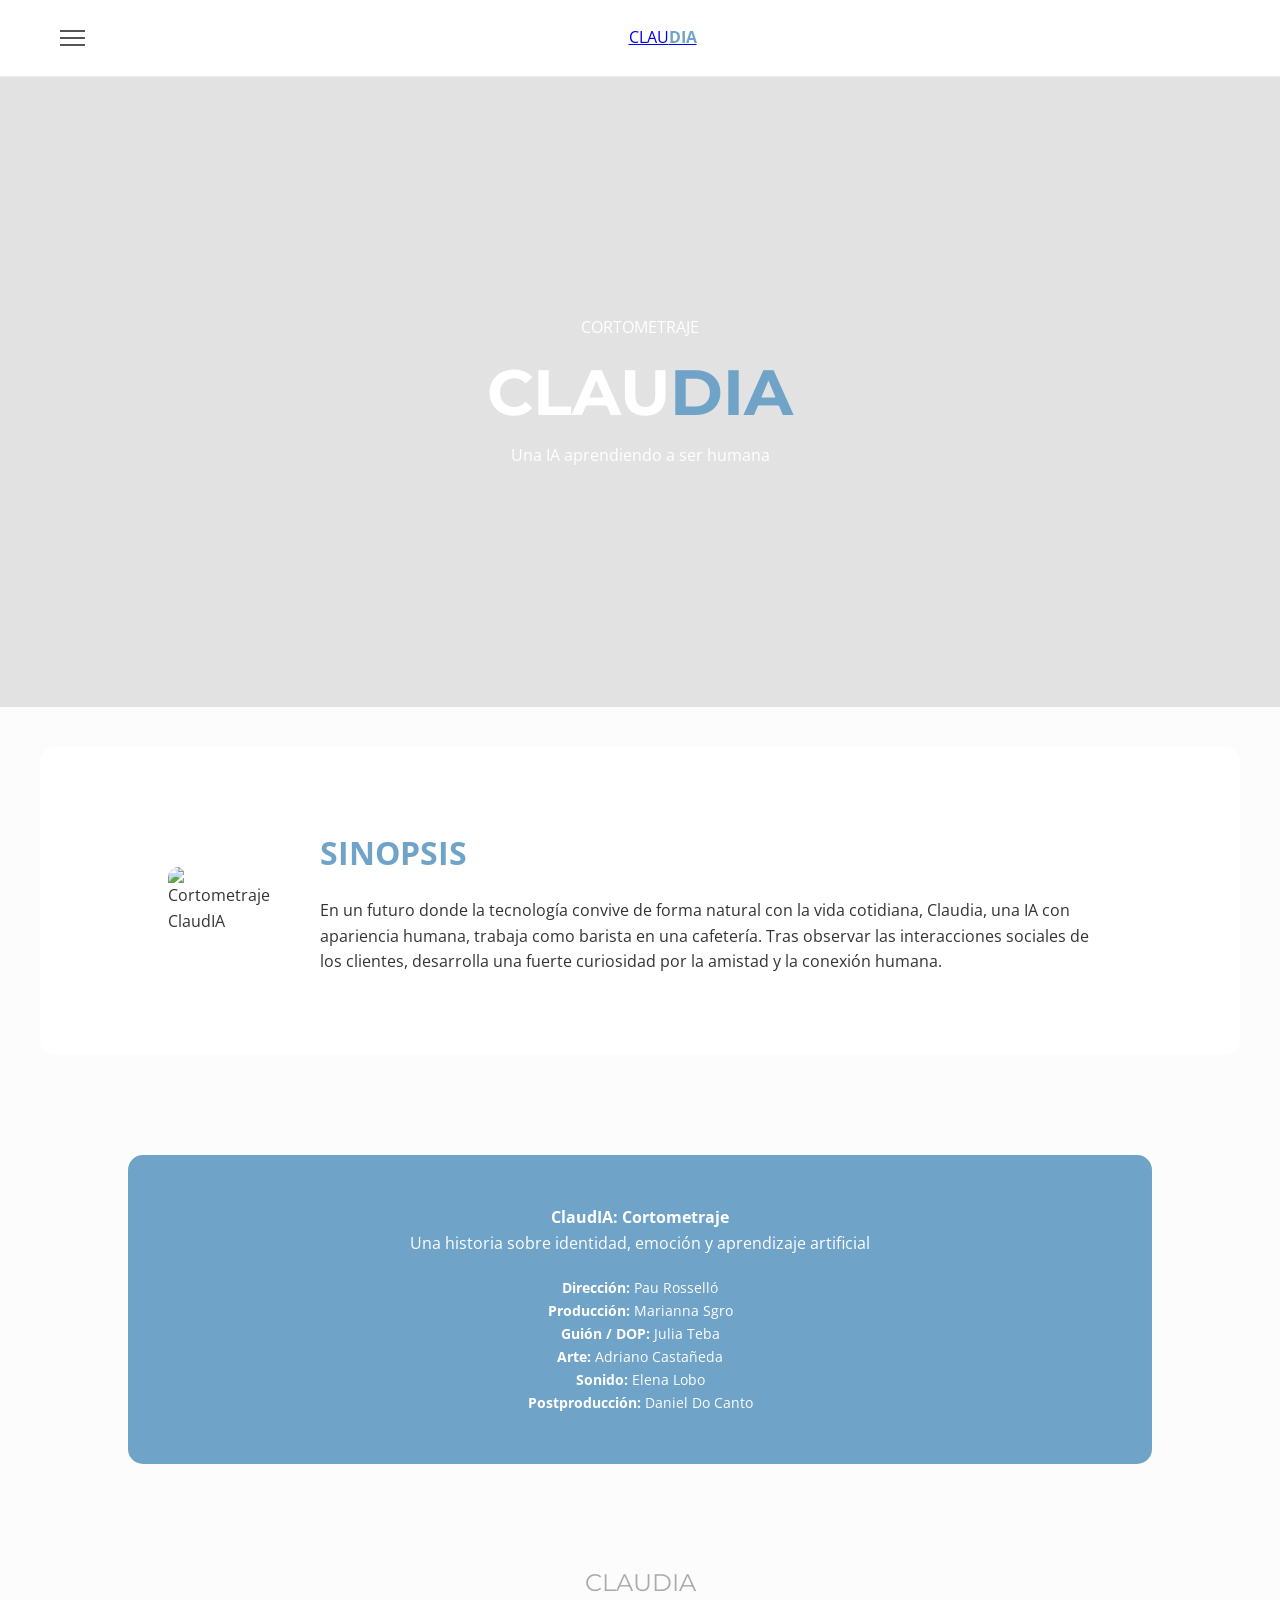
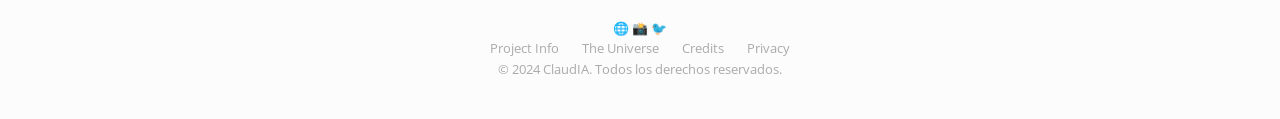
==== cortometraje.html @ 477eaf4b "Refactor HTML structure and update styles Updated header structure and styling links. Revised synops" ====
<!DOCTYPE html>
<html lang="es">
<head>
    <meta charset="UTF-8">
    <meta name="viewport" content="width=device-width, initial-scale=1.0">
    <title>ClaudIA - Cortometraje</title>

    <link rel="stylesheet" href="style.css">

    <!-- misma tipografía del proyecto -->
    <link href="https://fonts.googleapis.com/css2?family=Montserrat:wght@300;400;600;700&family=Open+Sans:wght@300;400&display=swap" rel="stylesheet">
</head>

<body>

<!-- HEADER (UNIFICADO CON EL PROYECTO) -->
<header>
    <nav class="navbar">

        <div class="menu-container">
            <div class="hamburger">
                <span></span>
                <span></span>
                <span></span>

                <ul class="dropdown-menu">
                    <li><a href="podcast.html">Podcast Diegético</a></li>
                    <li><a href="#">Moodreel</a></li>
                    <li><a href="#">VR/3D</a></li>
                    <li><a href="#">Redes Sociales</a></li>
                    <li><a href="cortometraje.html">Cortometraje</a></li>
                    <li><a href="#">Trailer</a></li>
                    <li class="special-link"><a href="#">Entra al universo de ClaudIA</a></li>
                </ul>
            </div>
        </div>

        <div class="logo">
            <a href="index.html">
                CLAU<span>DIA</span>
            </a>
        </div>

        <div class="user-icon">
            <div class="circle-icon"></div>
        </div>

    </nav>
</header>

<main>

<!-- HERO (ESTILO CLAUDIA) -->
<section class="hero cortometraje-hero">
    <div class="hero-content">
        <p class="subtitle">CORTOMETRAJE</p>
        <h2>CLAU<span>DIA</span></h2>
        <p class="tagline">Una IA aprendiendo a ser humana</p>
    </div>
</section>

<!-- VIDEO / CONTENIDO -->
<section class="new-reality">
    <div class="container-flex">

        <!-- POSTER -->
        <div class="reality-image">
            <img src="img/cortometraje-poster.jpg" alt="Cortometraje ClaudIA">
        </div>

        <!-- SINOPSIS -->
        <div class="reality-text">
            <h3>SINOPSIS</h3>
            <p>
                En un futuro donde la tecnología convive de forma natural con la vida cotidiana,
                Claudia, una IA con apariencia humana, trabaja como barista en una cafetería.
                Tras observar las interacciones sociales de los clientes, desarrolla una fuerte
                curiosidad por la amistad y la conexión humana.
            </p>
        </div>

    </div>
</section>

<!-- BLOQUE INFO -->
<section class="cta-section">
    <div class="cta-box">

        <h4>ClaudIA: Cortometraje</h4>
        <p>Una historia sobre identidad, emoción y aprendizaje artificial</p>

        <div style="margin-top: 20px; font-size: 0.9rem;">
            <p><strong>Dirección:</strong> Pau Rosselló</p>
            <p><strong>Producción:</strong> Marianna Sgro</p>
            <p><strong>Guión / DOP:</strong> Julia Teba</p>
            <p><strong>Arte:</strong> Adriano Castañeda</p>
            <p><strong>Sonido:</strong> Elena Lobo</p>
            <p><strong>Postproducción:</strong> Daniel Do Canto</p>
        </div>

    </div>
</section>

</main>

<!-- FOOTER (UNIFICADO) -->
<footer>
    <div class="footer-logo">CLAUD<span>IA</span></div>

    <div class="social-icons">
        <span>🌐</span>
        <span>📸</span>
        <span>🐦</span>
    </div>

    <div class="footer-links">
        <a href="#">Project Info</a>
        <a href="#">The Universe</a>
        <a href="#">Credits</a>
        <a href="#">Privacy</a>
    </div>

    <p class="copyright">© 2024 ClaudIA. Todos los derechos reservados.</p>
</footer>

</body>
</html>
---- style.css ----
/* GENERAL STYLES */
* {
    margin: 0;
    padding: 0;
    box-sizing: border-box;
}

body {
    font-family: 'Open Sans', sans-serif;
    background-color: #fcfcfc;
    color: #333;
    line-height: 1.6;
}

/* NAVIGATION & DROPDOWN */
header {
    background: #fff;
    padding: 15px 50px;
    border-bottom: 1px solid #eee;
    position: sticky;
    top: 0;
    z-index: 1000;
}

.navbar {
    display: flex;
    justify-content: space-between;
    align-items: center;
}

.hamburger {
    cursor: pointer;
    position: relative;
    padding: 10px;
}

.hamburger span {
    display: block;
    width: 25px;
    height: 2px;
    background: #555;
    margin: 5px 0;
}

/* Hover Menu Logic */
.dropdown-menu {
    display: none;
    position: absolute;
    top: 100%;
    left: 0;
    background: white;
    box-shadow: 0 8px 16px rgba(0,0,0,0.1);
    list-style: none;
    min-width: 250px;
    padding: 10px 0;
}

.hamburger:hover .dropdown-menu {
    display: block;
}

.dropdown-menu li a {
    display: block;
    padding: 12px 20px;
    text-decoration: none;
    color: #333;
    transition: background 0.3s;
}

.dropdown-menu li a:hover {
    background: #f0f7ff;
    color: #6fa3c7;
}

.special-link {
    border-top: 1px solid #eee;
    font-weight: bold;
}

.logo h1 {
    font-family: 'Montserrat', sans-serif;
    letter-spacing: 3px;
    font-weight: 300;
}

.logo span {
    color: #6fa3c7;
    font-weight: bold;
}

/* HERO SECTION */
.hero {
    height: 70vh;
    background: linear-gradient(rgba(0,0,0,0.1), rgba(0,0,0,0.1)), url('img/hero.jpg');
    background-size: cover;
    background-position: center;
    display: flex;
    align-items: center;
    justify-content: center;
    text-align: center;
    color: white;
}

.hero-content h2 {
    font-size: 4rem;
    font-family: 'Montserrat';
}

.hero-content h2 span { color: #6fa3c7; }

/* NUEVA REALIDAD */
.new-reality {
    padding: 80px 10%;
    background: white;
    margin: 40px;
    border-radius: 15px;
}

.container-flex {
    display: flex;
    align-items: center;
    gap: 50px;
}

.reality-image img {
    width: 100%;
    max-width: 500px;
    border-radius: 10px;
}

.reality-text h3 {
    color: #6fa3c7;
    font-size: 2rem;
    margin-bottom: 20px;
}

/* GRID DE PRODUCTOS */
.universe-products {
    padding: 40px 10%;
    background-color: #f4f7f9;
}

.section-title {
    border-left: 4px solid #6fa3c7;
    padding-left: 15px;
    margin-bottom: 30px;
}

.products-grid {
    display: grid;
    grid-template-columns: repeat(3, 1fr);
    gap: 20px;
}

.card {
    position: relative;
    overflow: hidden;
    border-radius: 10px;
    height: 200px;
    text-decoration: none;
    color: white;
    transition: transform 0.4s ease, box-shadow 0.4s ease;
}

.card img {
    width: 100%;
    height: 100%;
    object-fit: cover;
    transition: transform 0.5s ease;
}

.card-info {
    position: absolute;
    bottom: 0;
    padding: 20px;
    background: linear-gradient(transparent, rgba(0,0,0,0.8));
    width: 100%;
}

/* Animación de Tarjetas al pasar el ratón */
.card:hover {
    transform: translateY(-10px);
    box-shadow: 0 15px 30px rgba(0,0,0,0.2);
}

.card:hover img {
    transform: scale(1.1);
}

/* CTA SECTION */
.cta-section {
    padding: 60px 10%;
    text-align: center;
}

.cta-box {
    background: #6fa3c7;
    color: white;
    padding: 50px;
    border-radius: 15px;
}

.btn-empezar {
    display: inline-block;
    margin-top: 20px;
    padding: 12px 40px;
    background: white;
    color: #6fa3c7;
    text-decoration: none;
    border-radius: 25px;
    font-weight: bold;
    transition: 0.3s;
}

.btn-empezar:hover {
    background: #f0f0f0;
    transform: scale(1.05);
}

/* BOTTOM NAV & FOOTER */
.bottom-nav {
    display: flex;
    justify-content: center;
    gap: 40px;
    padding: 20px;
    background: white;
    border-top: 1px solid #eee;
}

.bottom-nav a {
    text-decoration: none;
    color: #999;
    font-size: 0.8rem;
    text-transform: uppercase;
}

footer {
    text-align: center;
    padding: 40px;
    font-size: 0.8rem;
    color: #aaa;
}

.footer-logo {
    font-family: 'Montserrat';
    font-size: 1.5rem;
    margin-bottom: 15px;
}

.footer-links a {
    margin: 0 10px;
    color: #aaa;
    text-decoration: none;
}
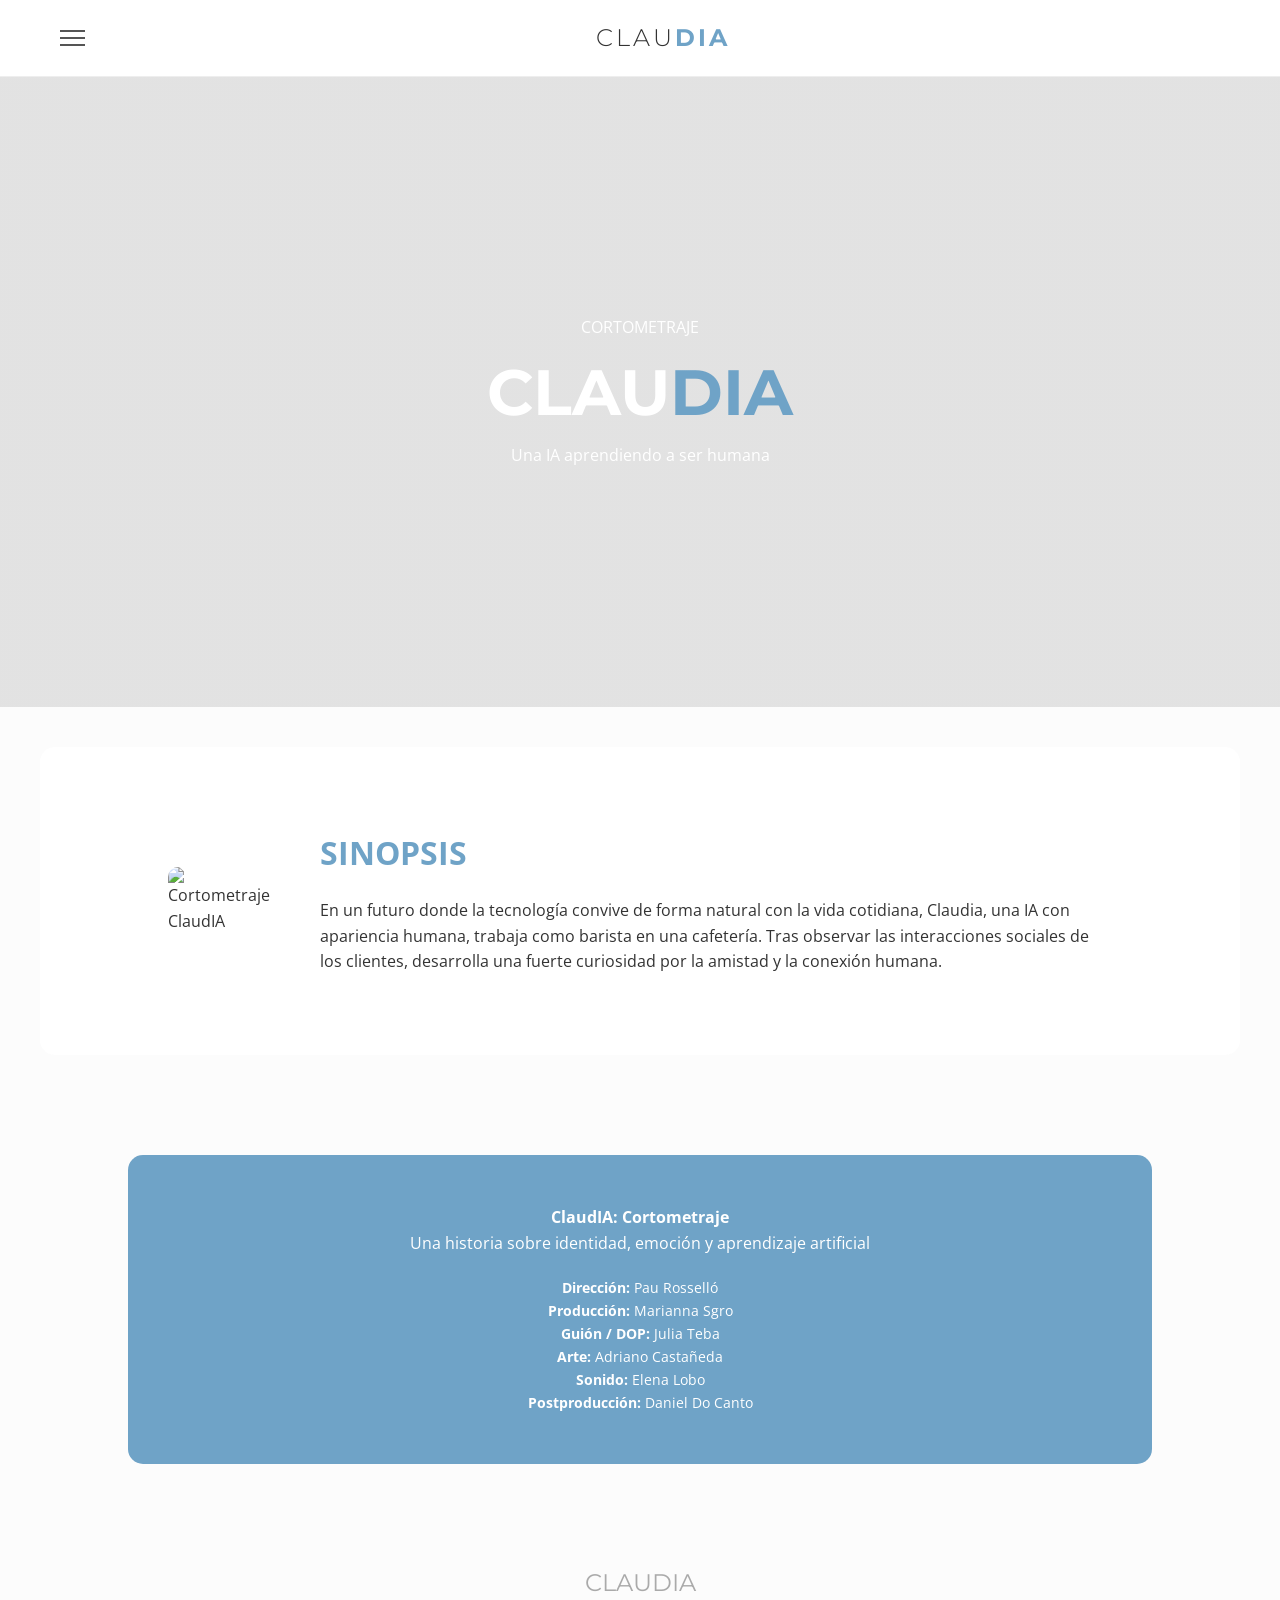
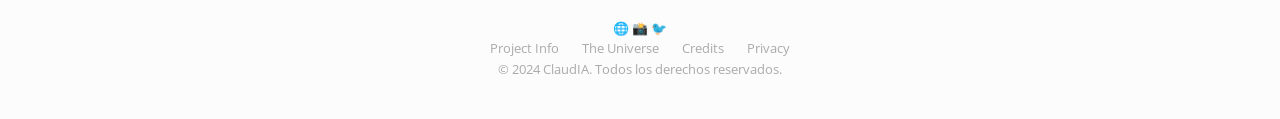
==== commit c3a27573: "header" ====
--- a/cortometraje.html
+++ b/cortometraje.html
@@ -14,39 +14,35 @@
 <body>
 
 <!-- HEADER (UNIFICADO CON EL PROYECTO) -->
-<header>
-    <nav class="navbar">
+    <header>
+        <nav class="navbar">
+            <div class="menu-container">
+                <div class="hamburger">
+                    <span></span>
+                    <span></span>
+                    <span></span>
+                    <!-- Menú Desplegable -->
+                    <ul class="dropdown-menu">
+                        <li><a href="podcast.html">Podcast diegético</a></li>
+                        <li><a href="https://www.ufv.es">Moodreel 1</a></li>
+                        <li><a href="https://www.ufv.es">VR/3D</a></li>
+                        <li><a href="https://www.ufv.es">Redes Sociales</a></li>
+                        <li><a href="cortometraje.html">Cortometraje</a></li>
+                        <li><a href="https://www.ufv.es">Trailer</a></li>
+                        <li class="special-link"><a href="https://www.ufv.es">Entra al universo de ClaudIA</a></li>
+                    </ul>
+                </div>
+            </div>
+            <div class="logo">
+                <h1>CLAU<span>DIA</span></h1>
+            </div>
+            <div class="user-icon">
+                <div class="circle-icon"></div>
+            </div>
+        </nav>
+    </header>
 
-        <div class="menu-container">
-            <div class="hamburger">
-                <span></span>
-                <span></span>
-                <span></span>
 
-                <ul class="dropdown-menu">
-                    <li><a href="podcast.html">Podcast Diegético</a></li>
-                    <li><a href="#">Moodreel</a></li>
-                    <li><a href="#">VR/3D</a></li>
-                    <li><a href="#">Redes Sociales</a></li>
-                    <li><a href="cortometraje.html">Cortometraje</a></li>
-                    <li><a href="#">Trailer</a></li>
-                    <li class="special-link"><a href="#">Entra al universo de ClaudIA</a></li>
-                </ul>
-            </div>
-        </div>
-
-        <div class="logo">
-            <a href="index.html">
-                CLAU<span>DIA</span>
-            </a>
-        </div>
-
-        <div class="user-icon">
-            <div class="circle-icon"></div>
-        </div>
-
-    </nav>
-</header>
 
 <main>
 
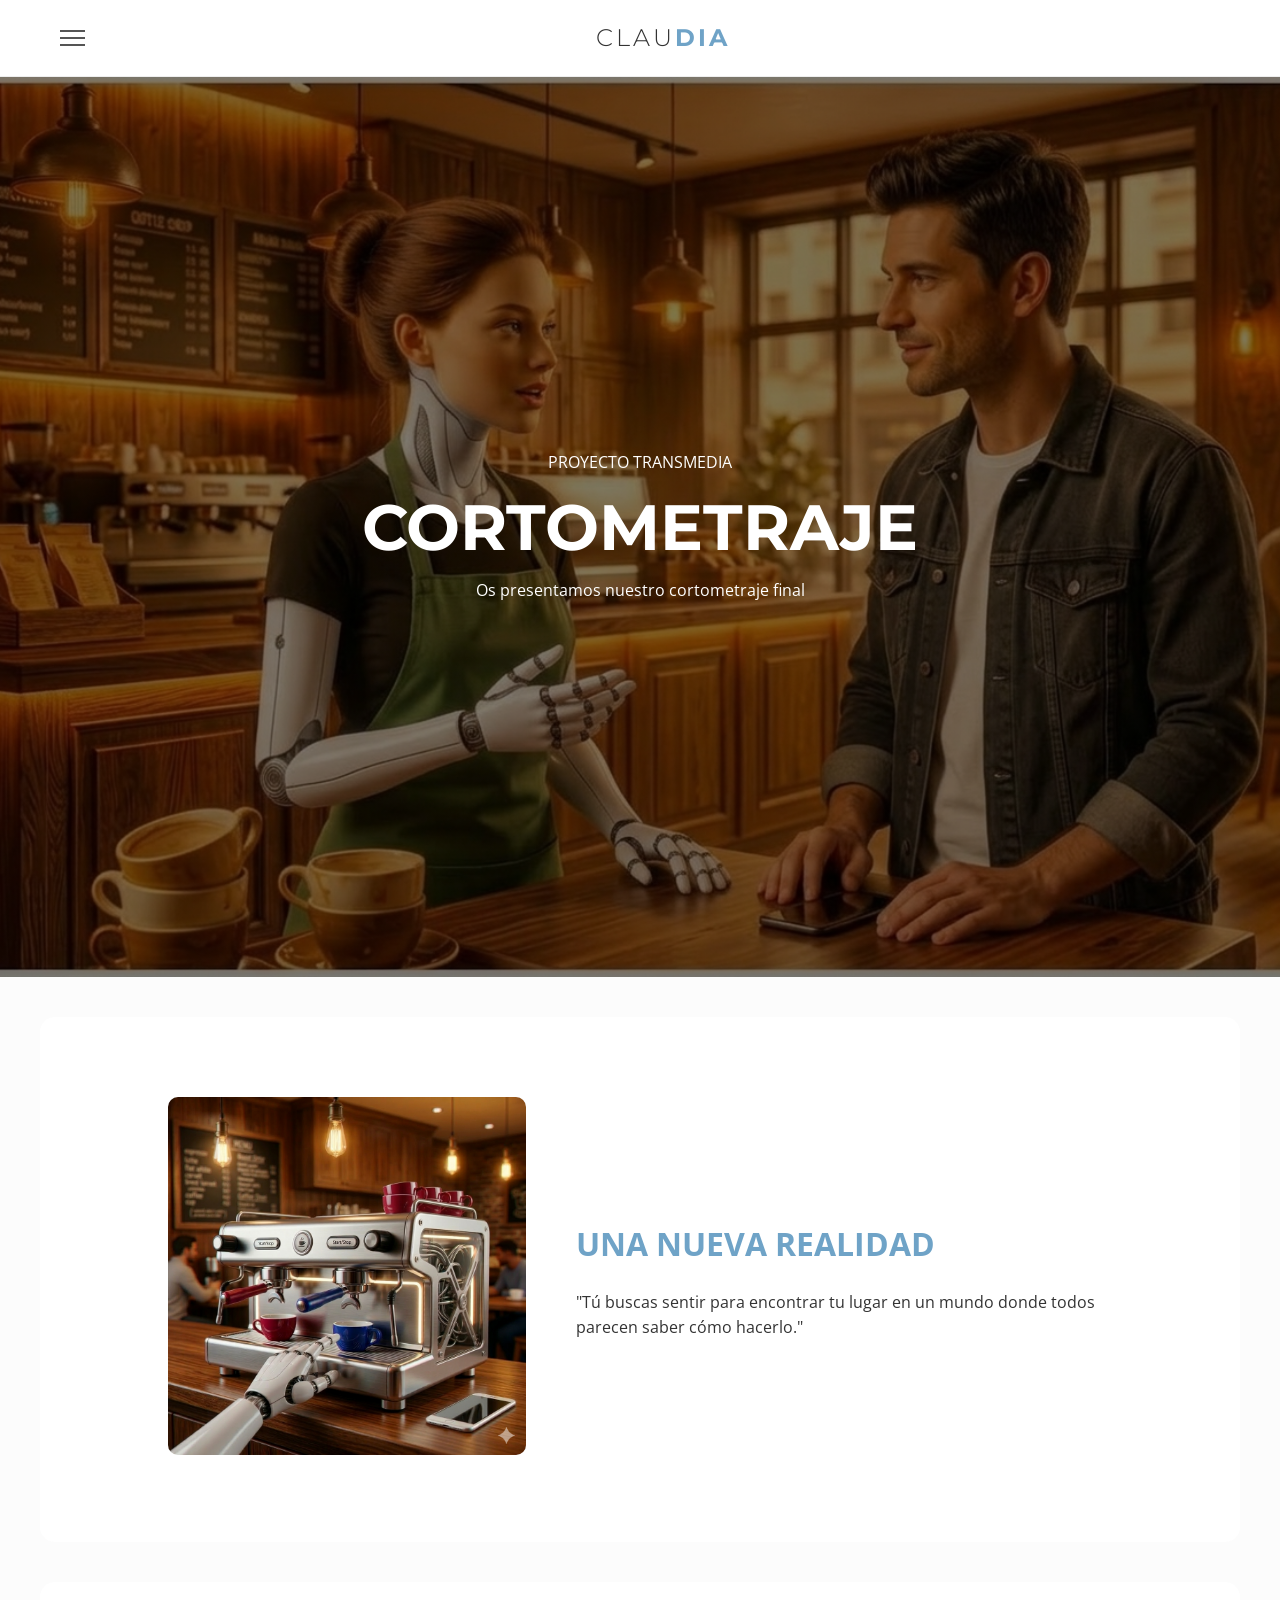
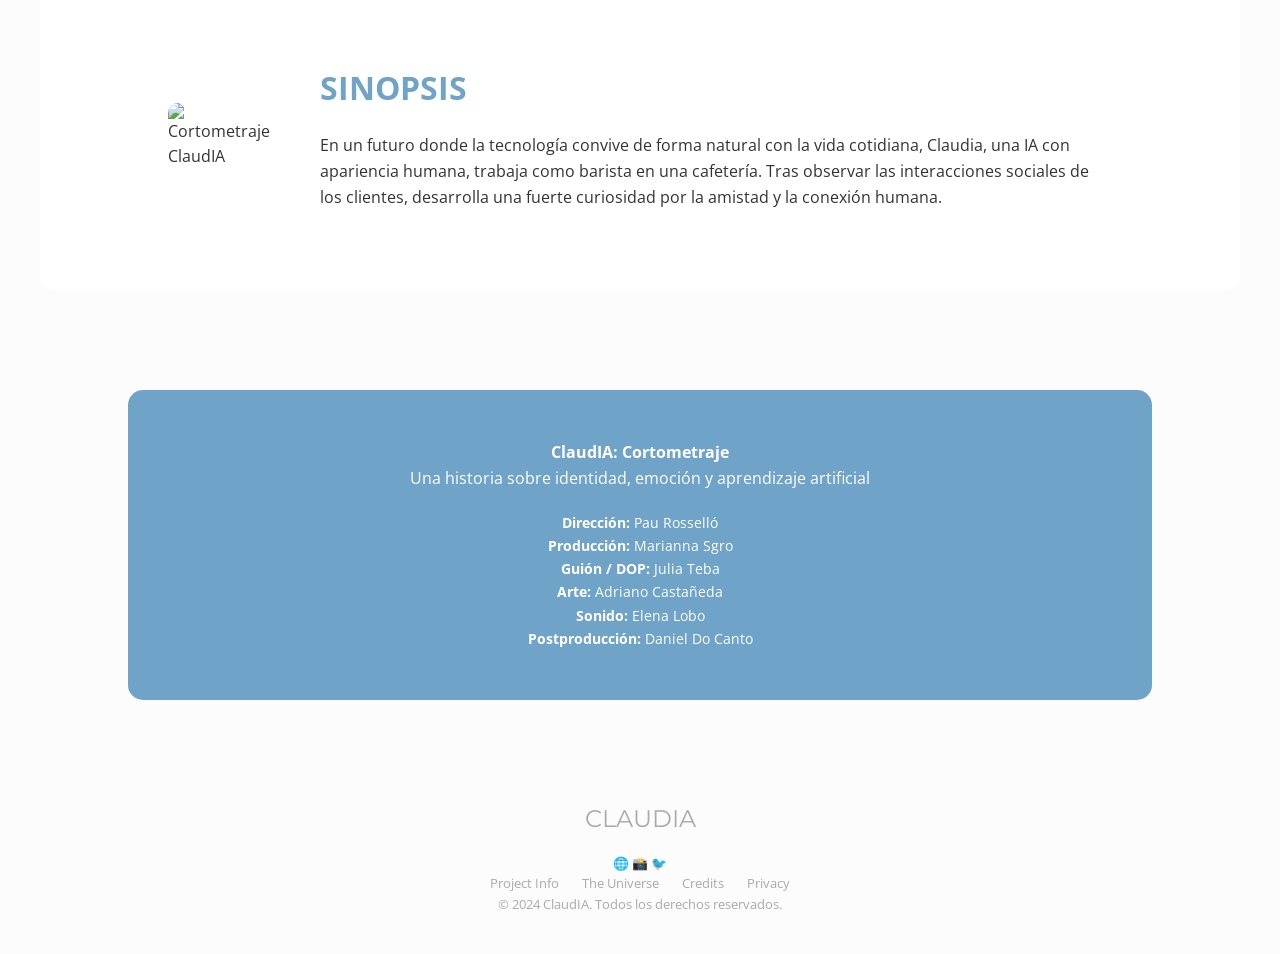
==== commit c023d4b3: "Revise hero section and add new reality section" ====
--- a/cortometraje.html
+++ b/cortometraje.html
@@ -14,6 +14,7 @@
 <body>
 
 <!-- HEADER (UNIFICADO CON EL PROYECTO) -->
+      <!-- HEADER / NAVIGATION -->
     <header>
         <nav class="navbar">
             <div class="menu-container">
@@ -24,11 +25,11 @@
                     <!-- Menú Desplegable -->
                     <ul class="dropdown-menu">
                         <li><a href="podcast.html">Podcast diegético</a></li>
-                        <li><a href="https://www.ufv.es">Moodreel 1</a></li>
-                        <li><a href="https://www.ufv.es">VR/3D</a></li>
-                        <li><a href="https://www.ufv.es">Redes Sociales</a></li>
+                        <li><a href="moodreel.html">Moodreel 1</a></li>
+                        <li><a href="vr.html">VR/3D</a></li>
+                        <li><a href="redesociales.html">Redes Sociales</a></li>
                         <li><a href="cortometraje.html">Cortometraje</a></li>
-                        <li><a href="https://www.ufv.es">Trailer</a></li>
+                        <li><a href="trailer.html">Trailer</a></li>
                         <li class="special-link"><a href="https://www.ufv.es">Entra al universo de ClaudIA</a></li>
                     </ul>
                 </div>
@@ -42,18 +43,41 @@
         </nav>
     </header>
 
+    <main>
 
 
 <main>
 
-<!-- HERO (ESTILO CLAUDIA) -->
-<section class="hero cortometraje-hero">
-    <div class="hero-content">
-        <p class="subtitle">CORTOMETRAJE</p>
-        <h2>CLAU<span>DIA</span></h2>
-        <p class="tagline">Una IA aprendiendo a ser humana</p>
-    </div>
-</section>
+ <!-- HERO SECTION -->
+    <section class="hero" style="
+        background-image: linear-gradient(rgba(0,0,0,0.5), rgba(0,0,0,0.5)), url('cortometrajeportada.png');
+        background-size: cover;
+        background-position: center;
+        background-repeat: no-repeat;
+        height: 100vh;
+        display: flex;
+        align-items: center;
+        justify-content: center;
+    ">
+        <div class="hero-content">
+            <p class="subtitle">PROYECTO TRANSMEDIA</p>
+            <h2>CORTOMETRAJE</h2>
+            <p class="tagline">Os presentamos nuestro cortometraje final</p>
+        </div>
+    </section>
+
+        <!-- UNA NUEVA REALIDAD -->
+        <section class="new-reality">
+            <div class="container-flex">
+                <div class="reality-image">
+                    <img src="cafetera.png" alt="Cafetera Robótica">
+                </div>
+                <div class="reality-text">
+                    <h3>UNA NUEVA REALIDAD</h3>
+                    <p>"Tú buscas sentir para encontrar tu lugar en un mundo donde todos parecen saber cómo hacerlo."</p>
+                </div>
+            </div>
+        </section>
 
 <!-- VIDEO / CONTENIDO -->
 <section class="new-reality">
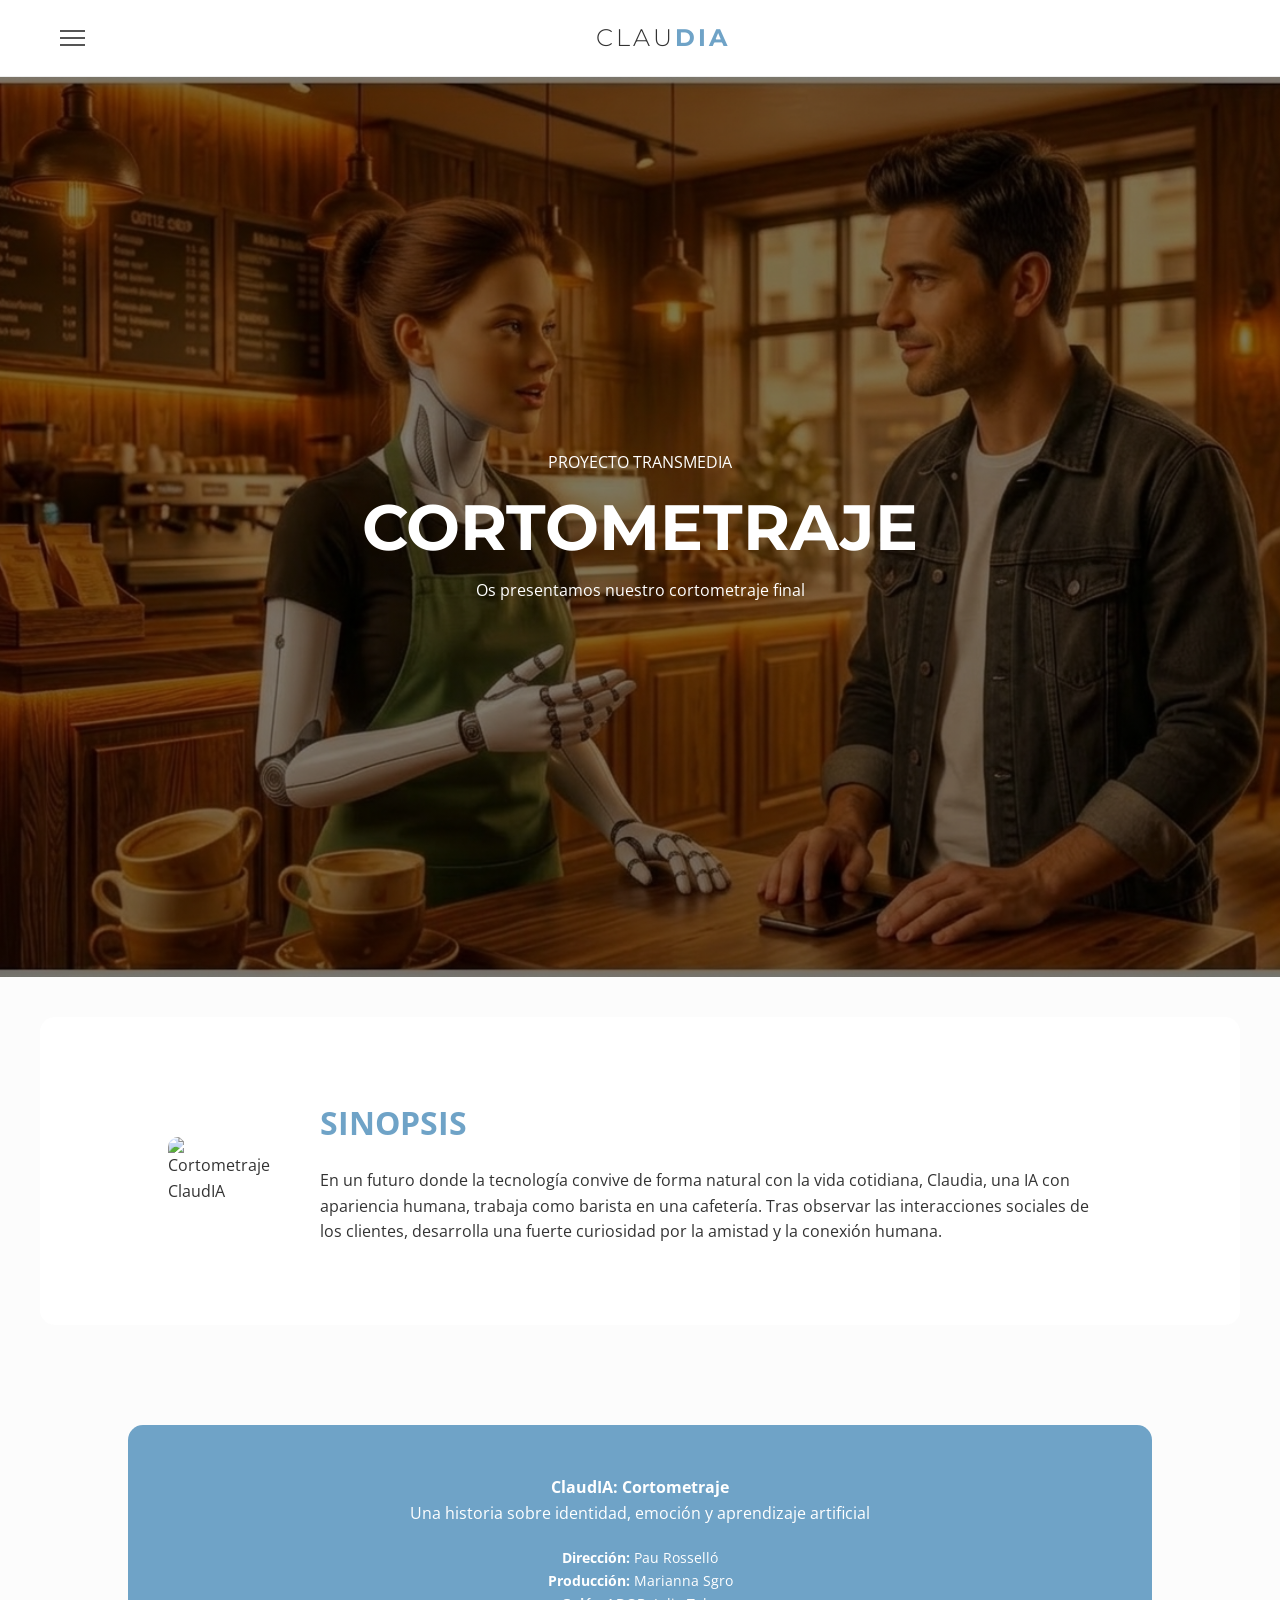
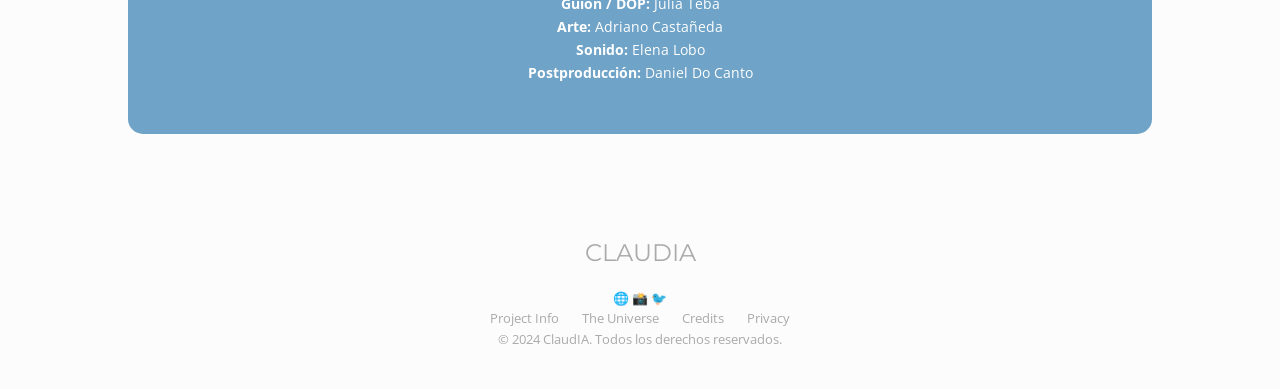
==== commit 4e836efb: "Remove 'UNA NUEVA REALIDAD' section from HTML" ====
--- a/cortometraje.html
+++ b/cortometraje.html
@@ -66,19 +66,6 @@
         </div>
     </section>
 
-        <!-- UNA NUEVA REALIDAD -->
-        <section class="new-reality">
-            <div class="container-flex">
-                <div class="reality-image">
-                    <img src="cafetera.png" alt="Cafetera Robótica">
-                </div>
-                <div class="reality-text">
-                    <h3>UNA NUEVA REALIDAD</h3>
-                    <p>"Tú buscas sentir para encontrar tu lugar en un mundo donde todos parecen saber cómo hacerlo."</p>
-                </div>
-            </div>
-        </section>
-
 <!-- VIDEO / CONTENIDO -->
 <section class="new-reality">
     <div class="container-flex">
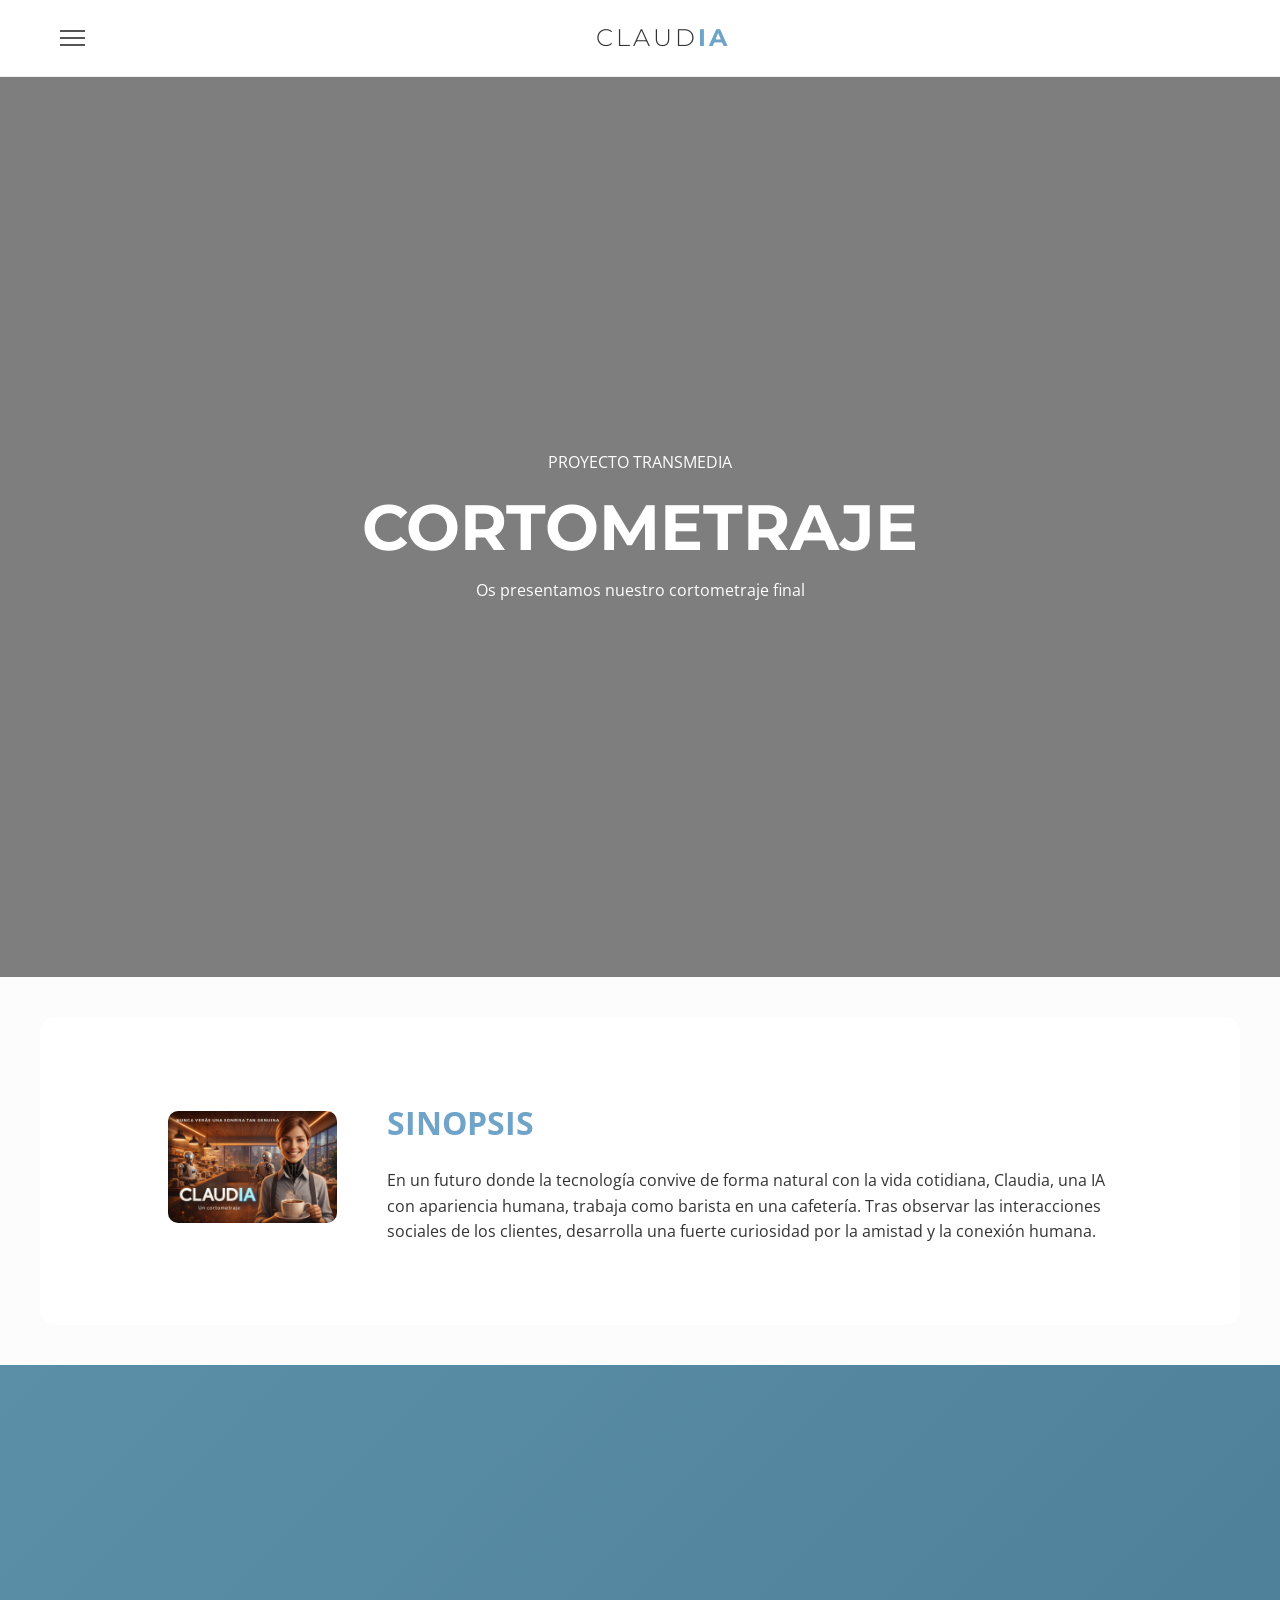
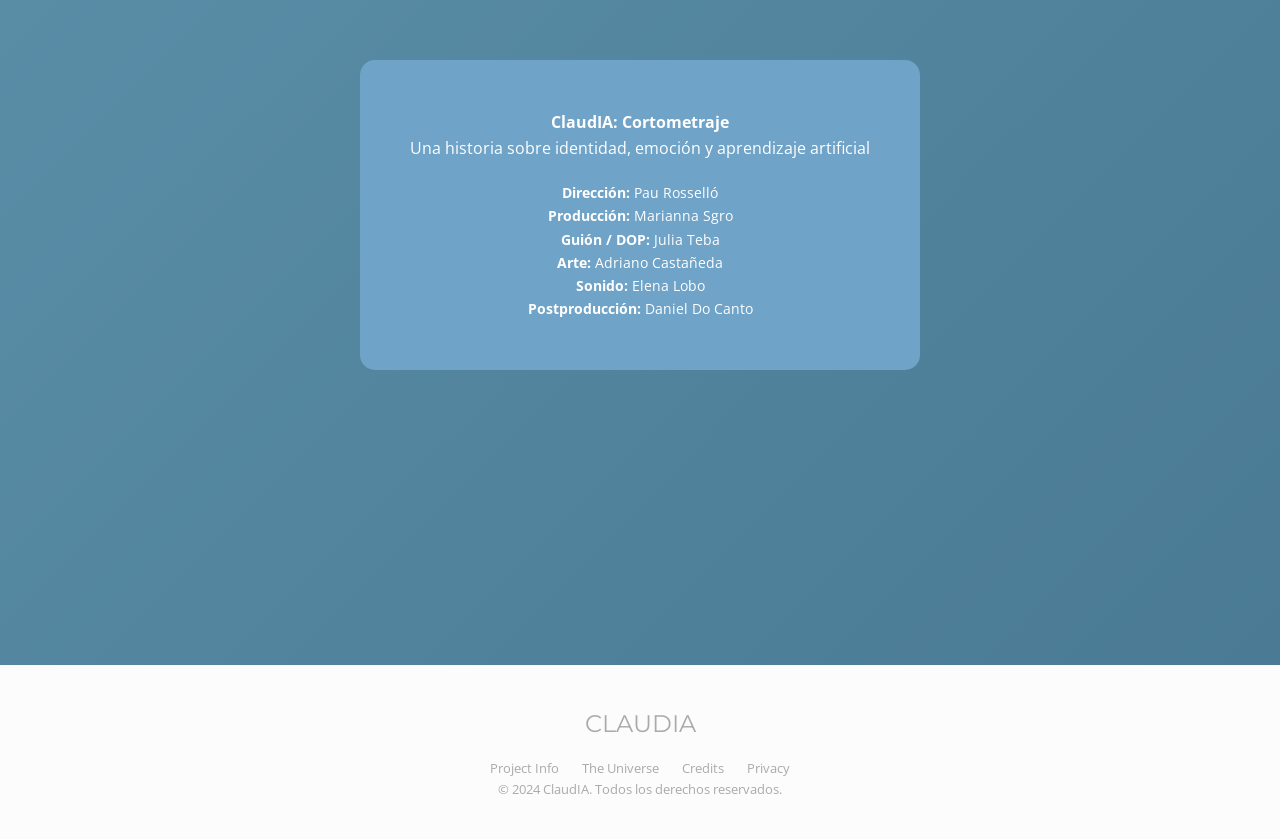
==== commit 20c50b03: "pagina-final" ====
--- a/cortometraje.html
+++ b/cortometraje.html
@@ -30,12 +30,14 @@
                         <li><a href="redesociales.html">Redes Sociales</a></li>
                         <li><a href="cortometraje.html">Cortometraje</a></li>
                         <li><a href="trailer.html">Trailer</a></li>
-                        <li class="special-link"><a href="https://www.ufv.es">Entra al universo de ClaudIA</a></li>
+                        <li class="special-link"><a href="index.html">Entra al universo de ClaudIA</a></li>
                     </ul>
                 </div>
             </div>
             <div class="logo">
-                <h1>CLAU<span>DIA</span></h1>
+                <a href="index.html">
+                    <h1>CLAUD<span>IA</span></h1>
+                </a>
             </div>
             <div class="user-icon">
                 <div class="circle-icon"></div>
@@ -50,7 +52,7 @@
 
  <!-- HERO SECTION -->
     <section class="hero" style="
-        background-image: linear-gradient(rgba(0,0,0,0.5), rgba(0,0,0,0.5)), url('cortometrajeportada.png');
+        background-image: linear-gradient(rgba(0,0,0,0.5), rgba(0,0,0,0.5)), url('imagenes/cortometrajeportada.png');
         background-size: cover;
         background-position: center;
         background-repeat: no-repeat;
@@ -72,7 +74,7 @@
 
         <!-- POSTER -->
         <div class="reality-image">
-            <img src="img/cortometraje-poster.jpg" alt="Cortometraje ClaudIA">
+            <img src="imagenes/cortometraje-poster.png" alt="Cortometraje ClaudIA">
         </div>
 
         <!-- SINOPSIS -->
@@ -114,12 +116,6 @@
 <footer>
     <div class="footer-logo">CLAUD<span>IA</span></div>
 
-    <div class="social-icons">
-        <span>🌐</span>
-        <span>📸</span>
-        <span>🐦</span>
-    </div>
-
     <div class="footer-links">
         <a href="#">Project Info</a>
         <a href="#">The Universe</a>
--- a/style.css
+++ b/style.css
@@ -88,6 +88,11 @@
     font-weight: bold;
 }
 
+.logo a {
+    text-decoration: none;
+    color: inherit;
+}
+
 /* HERO SECTION */
 .hero {
     height: 70vh;
@@ -120,6 +125,117 @@
     display: flex;
     align-items: center;
     gap: 50px;
+    justify-content: center;
+}
+
+.cta-section {
+  min-height: 100vh;
+  display: flex;
+  align-items: center;
+  justify-content: center;
+  padding: 2rem;
+  background: linear-gradient(135deg, #5b8fa8 0%, #4a7a94 100%);
+}
+
+.contact-card {
+  background: #fff;
+  border-radius: 20px;
+  padding: 2.5rem 2rem;
+  width: 100%;
+  max-width: 480px;
+  box-shadow: 0 8px 32px rgba(0,0,0,0.08);
+}
+
+.contact-icon {
+  width: 52px;
+  height: 52px;
+  border-radius: 14px;
+  background: #e6f1fb;
+  display: flex;
+  align-items: center;
+  justify-content: center;
+  margin: 0 auto 1.25rem;
+}
+
+.contact-card h4 {
+  text-align: center;
+  font-size: 20px;
+  font-weight: 600;
+  color: #1a1a2e;
+  margin-bottom: 4px;
+}
+
+.contact-subtitle {
+  text-align: center;
+  font-size: 14px;
+  color: #6b7280;
+  margin-bottom: 1.75rem;
+}
+
+.form-row-2 {
+  display: grid;
+  grid-template-columns: 1fr 1fr;
+  gap: 12px;
+}
+
+.field {
+  margin-bottom: 14px;
+}
+
+.field label {
+  display: block;
+  font-size: 12px;
+  font-weight: 600;
+  color: #6b7280;
+  margin-bottom: 5px;
+  text-transform: uppercase;
+  letter-spacing: 0.04em;
+}
+
+.field input,
+.field textarea {
+  width: 100%;
+  padding: 10px 14px;
+  border: 1px solid #e5e7eb;
+  border-radius: 8px;
+  font-size: 14px;
+  background: #f9fafb;
+  color: #1a1a2e;
+  outline: none;
+  transition: border-color 0.15s, box-shadow 0.15s;
+  resize: none;
+}
+
+.field input:focus,
+.field textarea:focus {
+  border-color: #378add;
+  box-shadow: 0 0 0 3px rgba(55,138,221,0.12);
+  background: #fff;
+}
+
+.btn-enviar {
+  width: 100%;
+  margin-top: 8px;
+  padding: 12px;
+  border-radius: 8px;
+  border: none;
+  background: #185fa5;
+  color: #fff;
+  font-size: 14px;
+  font-weight: 600;
+  letter-spacing: 0.06em;
+  cursor: pointer;
+  transition: background 0.15s;
+}
+
+.btn-enviar:hover {
+  background: #0c447c;
+}
+
+@media (max-width: 480px) {
+  .form-row-2 {
+    grid-template-columns: 1fr;
+  }
 }
 
 .reality-image img {
@@ -128,10 +244,48 @@
     border-radius: 10px;
 }
 
+.moodreel {
+    padding: 40px 10%;
+    background: white;
+}
+
+.moodreel video {
+    border-radius: 10px;
+    display: block;
+}
+
+.reality-image-trailer img {
+    width: 120%;
+    height: auto;
+    max-width: 2000px;
+    border-radius: 10px;
+}
+
+.imagenes-redes {
+    display: flex;
+    gap: 20px;
+    padding: 40px 10%;
+    justify-content: center;
+}
+
+.imagenes-redes img {    /* ← cambia .imagenes-paralelo por .imagenes-redes */
+    width: 150px;
+    height: 150px;
+    object-fit: cover;
+    border-radius: 10px;
+}
+
 .reality-text h3 {
     color: #6fa3c7;
     font-size: 2rem;
     margin-bottom: 20px;
+}
+
+.next-work-text h3 {
+    color: #6fa3c7;
+    font-size: 2rem;
+    margin-bottom: 20px;
+    text-align: center;
 }
 
 /* GRID DE PRODUCTOS */
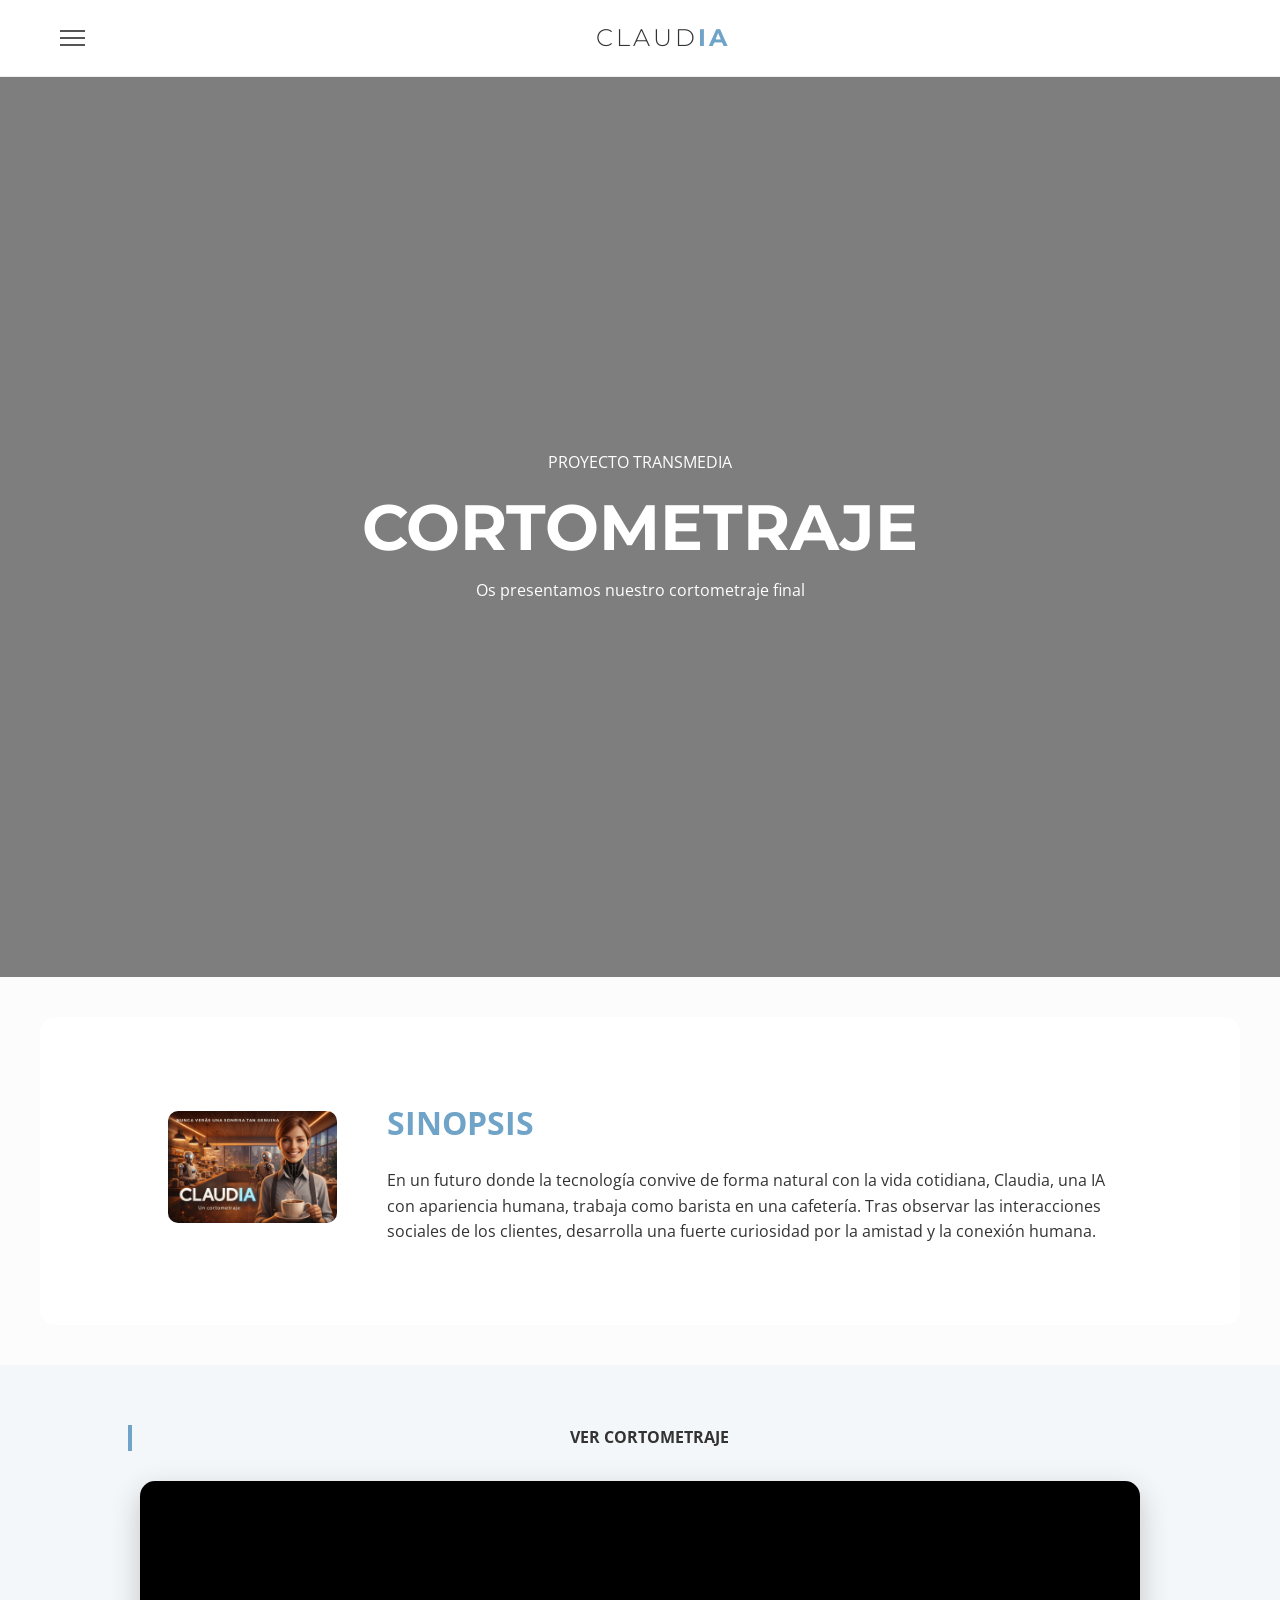
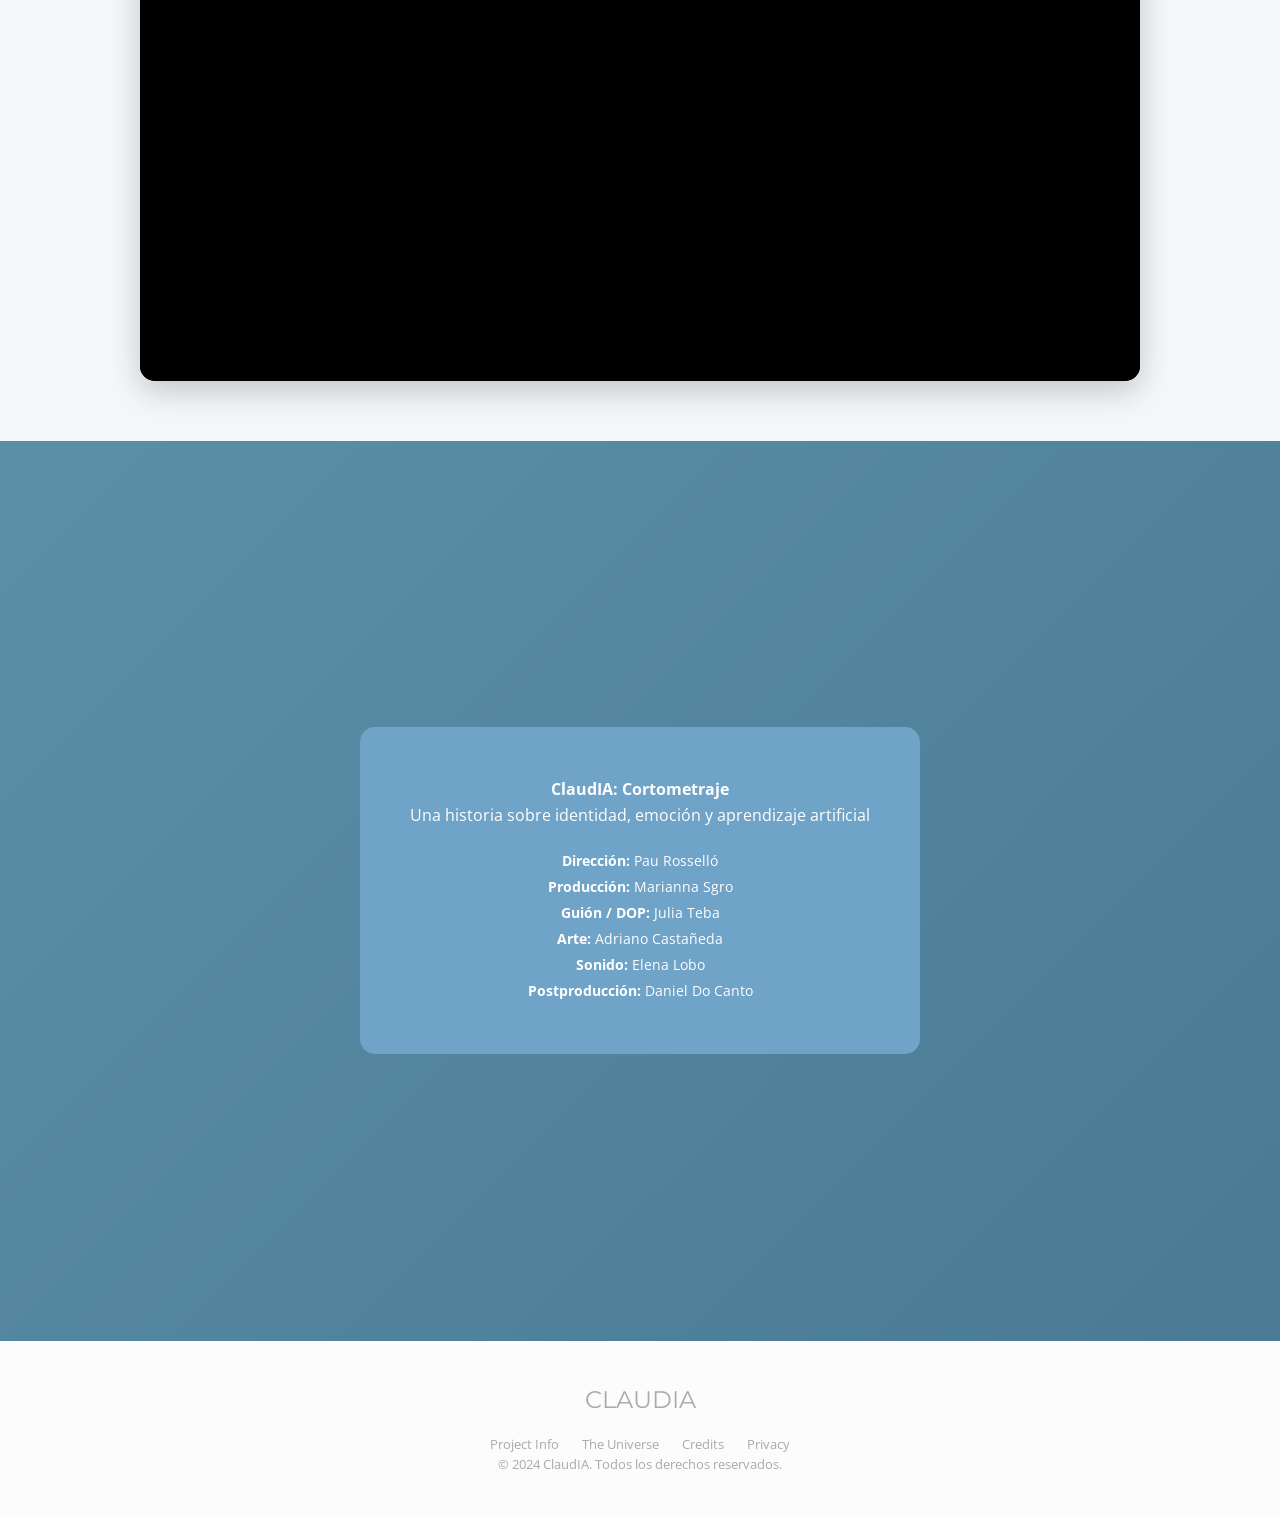
==== commit bdf0a809: "version final" ====
--- a/cortometraje.html
+++ b/cortometraje.html
@@ -4,17 +4,11 @@
     <meta charset="UTF-8">
     <meta name="viewport" content="width=device-width, initial-scale=1.0">
     <title>ClaudIA - Cortometraje</title>
-
     <link rel="stylesheet" href="style.css">
-
-    <!-- misma tipografía del proyecto -->
     <link href="https://fonts.googleapis.com/css2?family=Montserrat:wght@300;400;600;700&family=Open+Sans:wght@300;400&display=swap" rel="stylesheet">
 </head>
-
 <body>
 
-<!-- HEADER (UNIFICADO CON EL PROYECTO) -->
-      <!-- HEADER / NAVIGATION -->
     <header>
         <nav class="navbar">
             <div class="menu-container">
@@ -22,14 +16,13 @@
                     <span></span>
                     <span></span>
                     <span></span>
-                    <!-- Menú Desplegable -->
                     <ul class="dropdown-menu">
                         <li><a href="podcast.html">Podcast diegético</a></li>
                         <li><a href="moodreel.html">Moodreel 1</a></li>
                         <li><a href="vr.html">VR/3D</a></li>
-                        <li><a href="redesociales.html">Redes Sociales</a></li>
                         <li><a href="cortometraje.html">Cortometraje</a></li>
-                        <li><a href="trailer.html">Trailer</a></li>
+                        <li><a href="sinopsis.html">Sinopsis</a></li>
+                        <li><a href="estrategiatransmedia.html">Estrategia Transmedia</a></li>
                         <li class="special-link"><a href="index.html">Entra al universo de ClaudIA</a></li>
                     </ul>
                 </div>
@@ -46,85 +39,69 @@
     </header>
 
     <main>
+        <!-- HERO SECTION -->
+        <section class="hero" style="background-image: linear-gradient(rgba(0,0,0,0.5), rgba(0,0,0,0.5)), url('imagenes/cortometrajeportada.png'); background-size: cover; background-position: center; height: 100vh; display: flex; align-items: center; justify-content: center;">
+            <div class="hero-content">
+                <p class="subtitle">PROYECTO TRANSMEDIA</p>
+                <h2>CORTOMETRAJE</h2>
+                <p class="tagline">Os presentamos nuestro cortometraje final</p>
+            </div>
+        </section>
 
+        <!-- SINOPSIS Y POSTER -->
+        <section class="new-reality">
+            <div class="container-flex">
+                <div class="reality-image">
+                    <img src="imagenes/cortometraje-poster.png" alt="Cortometraje ClaudIA">
+                </div>
+                <div class="reality-text">
+                    <h3>SINOPSIS</h3>
+                    <p>En un futuro donde la tecnología convive de forma natural con la vida cotidiana, Claudia, una IA con apariencia humana, trabaja como barista en una cafetería. Tras observar las interacciones sociales de los clientes, desarrolla una fuerte curiosidad por la amistad y la conexión humana.</p>
+                </div>
+            </div>
+        </section>
 
-<main>
-
- <!-- HERO SECTION -->
-    <section class="hero" style="
-        background-image: linear-gradient(rgba(0,0,0,0.5), rgba(0,0,0,0.5)), url('imagenes/cortometrajeportada.png');
-        background-size: cover;
-        background-position: center;
-        background-repeat: no-repeat;
-        height: 100vh;
-        display: flex;
-        align-items: center;
-        justify-content: center;
-    ">
-        <div class="hero-content">
-            <p class="subtitle">PROYECTO TRANSMEDIA</p>
-            <h2>CORTOMETRAJE</h2>
-            <p class="tagline">Os presentamos nuestro cortometraje final</p>
-        </div>
-    </section>
-
-<!-- VIDEO / CONTENIDO -->
-<section class="new-reality">
-    <div class="container-flex">
-
-        <!-- POSTER -->
-        <div class="reality-image">
-            <img src="imagenes/cortometraje-poster.png" alt="Cortometraje ClaudIA">
-        </div>
-
-        <!-- SINOPSIS -->
-        <div class="reality-text">
-            <h3>SINOPSIS</h3>
-            <p>
-                En un futuro donde la tecnología convive de forma natural con la vida cotidiana,
-                Claudia, una IA con apariencia humana, trabaja como barista en una cafetería.
-                Tras observar las interacciones sociales de los clientes, desarrolla una fuerte
-                curiosidad por la amistad y la conexión humana.
-            </p>
-        </div>
-
+        <!-- SECCIÓN DEL VÍDEO PARA ARCHIVO LOCAL -->
+<section class="moodreel" style="background-color: #f4f7f9; padding: 60px 10%; text-align: center;">
+    <div class="section-title">
+        <h4>VER CORTOMETRAJE</h4>
+    </div>
+    
+    <div style="max-width: 1000px; margin: 0 auto; border-radius: 15px; overflow: hidden; box-shadow: 0 10px 30px rgba(0,0,0,0.2); background: #000;">
+        <video width="100%" controls poster="imagenes/cortometrajeportada.png">
+            <source src="multimedia/cortometraje.mp4" type="video/mp4">
+            Tu navegador no soporta la reproducción de vídeos.
+        </video> 
     </div>
 </section>
 
-<!-- BLOQUE INFO -->
-<section class="cta-section">
-    <div class="cta-box">
+        <!-- BLOQUE INFO CRÉDITOS -->
+        <section class="cta-section">
+            <div class="cta-box">
+                <h4>ClaudIA: Cortometraje</h4>
+                <p>Una historia sobre identidad, emoción y aprendizaje artificial</p>
+                <div style="margin-top: 20px; font-size: 0.9rem; line-height: 1.8;">
+                    <p><strong>Dirección:</strong> Pau Rosselló</p>
+                    <p><strong>Producción:</strong> Marianna Sgro</p>
+                    <p><strong>Guión / DOP:</strong> Julia Teba</p>
+                    <p><strong>Arte:</strong> Adriano Castañeda</p>
+                    <p><strong>Sonido:</strong> Elena Lobo</p>
+                    <p><strong>Postproducción:</strong> Daniel Do Canto</p>
+                </div>
+            </div>
+        </section>
+    </main>
 
-        <h4>ClaudIA: Cortometraje</h4>
-        <p>Una historia sobre identidad, emoción y aprendizaje artificial</p>
-
-        <div style="margin-top: 20px; font-size: 0.9rem;">
-            <p><strong>Dirección:</strong> Pau Rosselló</p>
-            <p><strong>Producción:</strong> Marianna Sgro</p>
-            <p><strong>Guión / DOP:</strong> Julia Teba</p>
-            <p><strong>Arte:</strong> Adriano Castañeda</p>
-            <p><strong>Sonido:</strong> Elena Lobo</p>
-            <p><strong>Postproducción:</strong> Daniel Do Canto</p>
+    <footer>
+        <div class="footer-logo">CLAUD<span>IA</span></div>
+        <div class="footer-links">
+            <a href="#">Project Info</a>
+            <a href="#">The Universe</a>
+            <a href="#">Credits</a>
+            <a href="#">Privacy</a>
         </div>
-
-    </div>
-</section>
-
-</main>
-
-<!-- FOOTER (UNIFICADO) -->
-<footer>
-    <div class="footer-logo">CLAUD<span>IA</span></div>
-
-    <div class="footer-links">
-        <a href="#">Project Info</a>
-        <a href="#">The Universe</a>
-        <a href="#">Credits</a>
-        <a href="#">Privacy</a>
-    </div>
-
-    <p class="copyright">© 2024 ClaudIA. Todos los derechos reservados.</p>
-</footer>
+        <p class="copyright">© 2024 ClaudIA. Todos los derechos reservados.</p>
+    </footer>
 
 </body>
-</html>
+</html>
